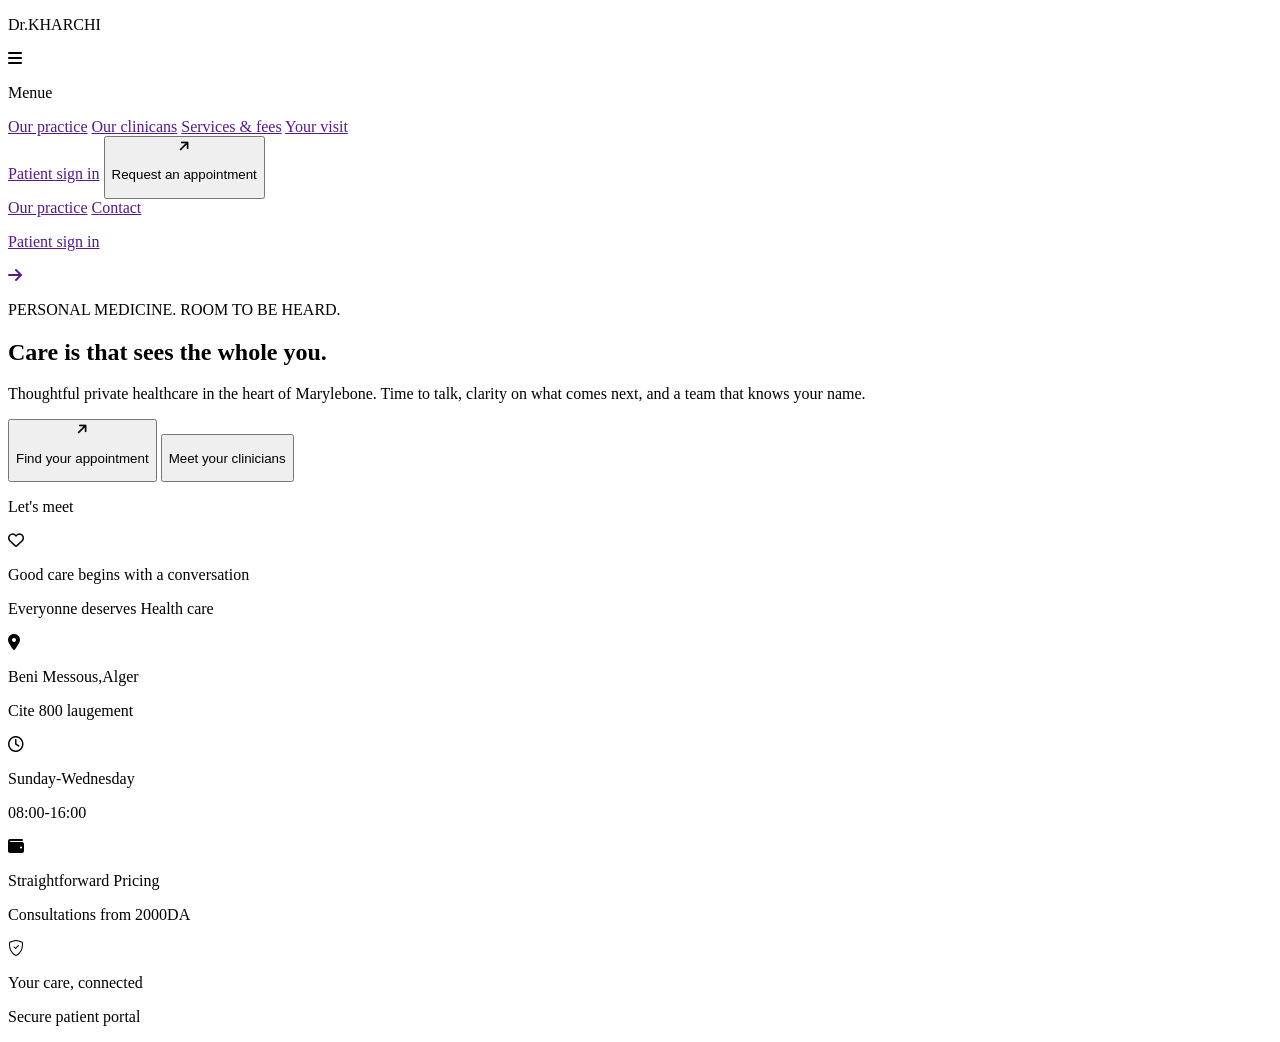
==== index.html @ 5d44a739 "Add root index.html" ====
<!DOCTYPE html>
<html lang="en">
<head>
    <meta charset="UTF-8">
    <meta name="viewport" content="width=device-width, initial-scale=1.0">
    <title>Document</title>
    <link rel="stylesheet" href="../Css/Home-Style.css">
    <link rel="stylesheet" href="https://cdnjs.cloudflare.com/ajax/libs/font-awesome/6.7.2/css/all.min.css">
<link rel="preconnect" href="https://fonts.googleapis.com">
<link rel="preconnect" href="https://fonts.gstatic.com" crossorigin>
<link href="https://fonts.googleapis.com/css2?family=Archivo+Black&family=Archivo:ital,wght@0,100..900;1,100..900&family=BBH+Bartle&family=Bebas+Neue&family=Bungee&family=Cabin:ital,wght@0,400..700;1,400..700&family=Gravitas+One&family=Great+Vibes&family=Herr+Von+Muellerhoff&family=Isometra&family=Lobster&family=Lora:ital,wght@0,400..700;1,400..700&family=Monoton&family=Orbitron:wght@400..900&family=Permanent+Marker&family=Playfair+Display:ital,wght@0,400..900;1,400..900&family=Poppins:ital,wght@0,400;0,500;0,600;0,700;1,400&family=Press+Start+2P&family=Roboto+Flex:opsz,wght,XOPQ,XTRA,YOPQ,YTDE,YTFI,YTLC,YTUC@8..144,100..1000,96,468,79,-203,738,514,712&family=Roboto:ital,wght@0,100..900;1,100..900&family=Rubik+Mono+One&family=Russo+One&family=SN+Pro:ital,wght@0,200..900;1,200..900&family=Sekuya&display=swap" rel="stylesheet">
<link rel="stylesheet"
href="https://cdn.jsdelivr.net/npm/bootstrap-icons@1.11.3/font/bootstrap-icons.min.css">
</head>


<body>

<header>
<div class="FirstPart-Of-Header">
<div class="Logo-And-ClinicNameDiv">

    <div class="Logo"></div>
       <p  class="ClinicName ">Dr.KHARCHI</p>

</div>

<!--Navigation  bar for  phones-->

<div class="Bars-Text-Div">
    <i class="fa-solid fa-bars" ></i>
    <p>Menue</p>
</div>


<!--Navigation  bar for  phones-->





<nav  class="NavigationBar">

    <a href="">Our practice</a>

    <a href="">Our clinicans</a>

    <a href="">Services & fees</a>

    <a href="">Your visit</a>

</nav>

<div class="HeaderButtonsDiv">

    <a class="SignIn-Link" href="">Patient sign in</a>
    <button class="GetAppointmentBtn">
        <i class="fa-solid fa-arrow-up" style="transform:rotate(45deg);"></i>
        <p>Request an appointment</p>
    </button>
</div>
</div>


<div class="LinksDiv">
    <div class="Line"></div>
<a href="">Our practice</a>

<a href="">Contact</a>

<a href="" class="SignIn-onsmallScreens">
    <p>Patient sign in</p>
    <i   class="fa-solid fa-arrow-right"></i>
</a>
</div>


</header>


<main>

<section class="Cta-Section">
<div class="Cta">
    <div class="Left-Cta">
        
        
            <div class="First-Part">
                 <p class="FirstText">PERSONAL MEDICINE. ROOM TO BE HEARD.</p>
            
                 <h1>Care is that sees  the whole you.</h1>

                 <p class="LastText">Thoughtful private healthcare in the heart of Marylebone. Time to talk, clarity on what comes next, and a team that knows your name.</p>

            </div>

            <div class="ButtonsIn-Cta">

                  <button class="FindAppointment-Btn">
                       <i class="fa-solid fa-arrow-up" style="transform:rotate(45deg);"></i>
                     <p>Find your  appointment</p>
                </button>
                  
                  <button class="MeetBtn">
                    <p>Meet  your clinicians</p>
                    <div class="ScrollingHover"></div>
                  </button>
                  <p class="LetsMeet">Let's meet</p>
                   

            </div>
           
                   
               <div class="Last-Part">

               </div>

    </div>
    
    <div class="Right-Cta">

         <div class="DoctorsPic">
            <div class="Div-Innnside-TheCtaPic">
                <div class="HeartSticker">
                    <i class="fa-regular fa-heart"></i>
                </div>
                <div class="TextInside-CtaPic">
                    <p class="Text1">Good care begins with a conversation</p>
                    <p class="Text2">Everyonne deserves Health care</p>
                </div>
            </div>
         </div>

    </div>

</div>

</section>

<div class="Practice-Essentials">

<div class="Location">
    <div class="StickerDiv">
        <i class="fa-solid fa-location-dot"></i>
      
    </div>

         <div class="TextDiv">
            <p>Beni Messous,Alger</p>
            <p>Cite 800 laugement</p>
         </div>

</div>

<div class="Working-Days">
 <div class="StickerDiv">
        <i class="fa-regular fa-clock"></i>
      
    </div>

         <div class="TextDiv">
            <p>Sunday-Wednesday</p>
            <p>08:00-16:00</p>
         </div>
</div>


<div class="Straight-Pricing">

<div class="StickerDiv">
             <i class="fa-solid fa-wallet"></i>
      
    </div>

         <div class="TextDiv">
            <p>Straightforward Pricing</p>
            <p>Consultations from 2000DA</p>
         </div>

</div>



<div class="LastDiv">

<div class="StickerDiv">
        <i class="bi bi-shield-check"></i>
      
    </div>

         <div class="TextDiv">
            <p>Your care, connected</p>
            <p>Secure patient portal</p>
         </div>




</div>


</div>

<section class="">

</section>


</main>




<footer>





</footer>
    
</body>






</html>
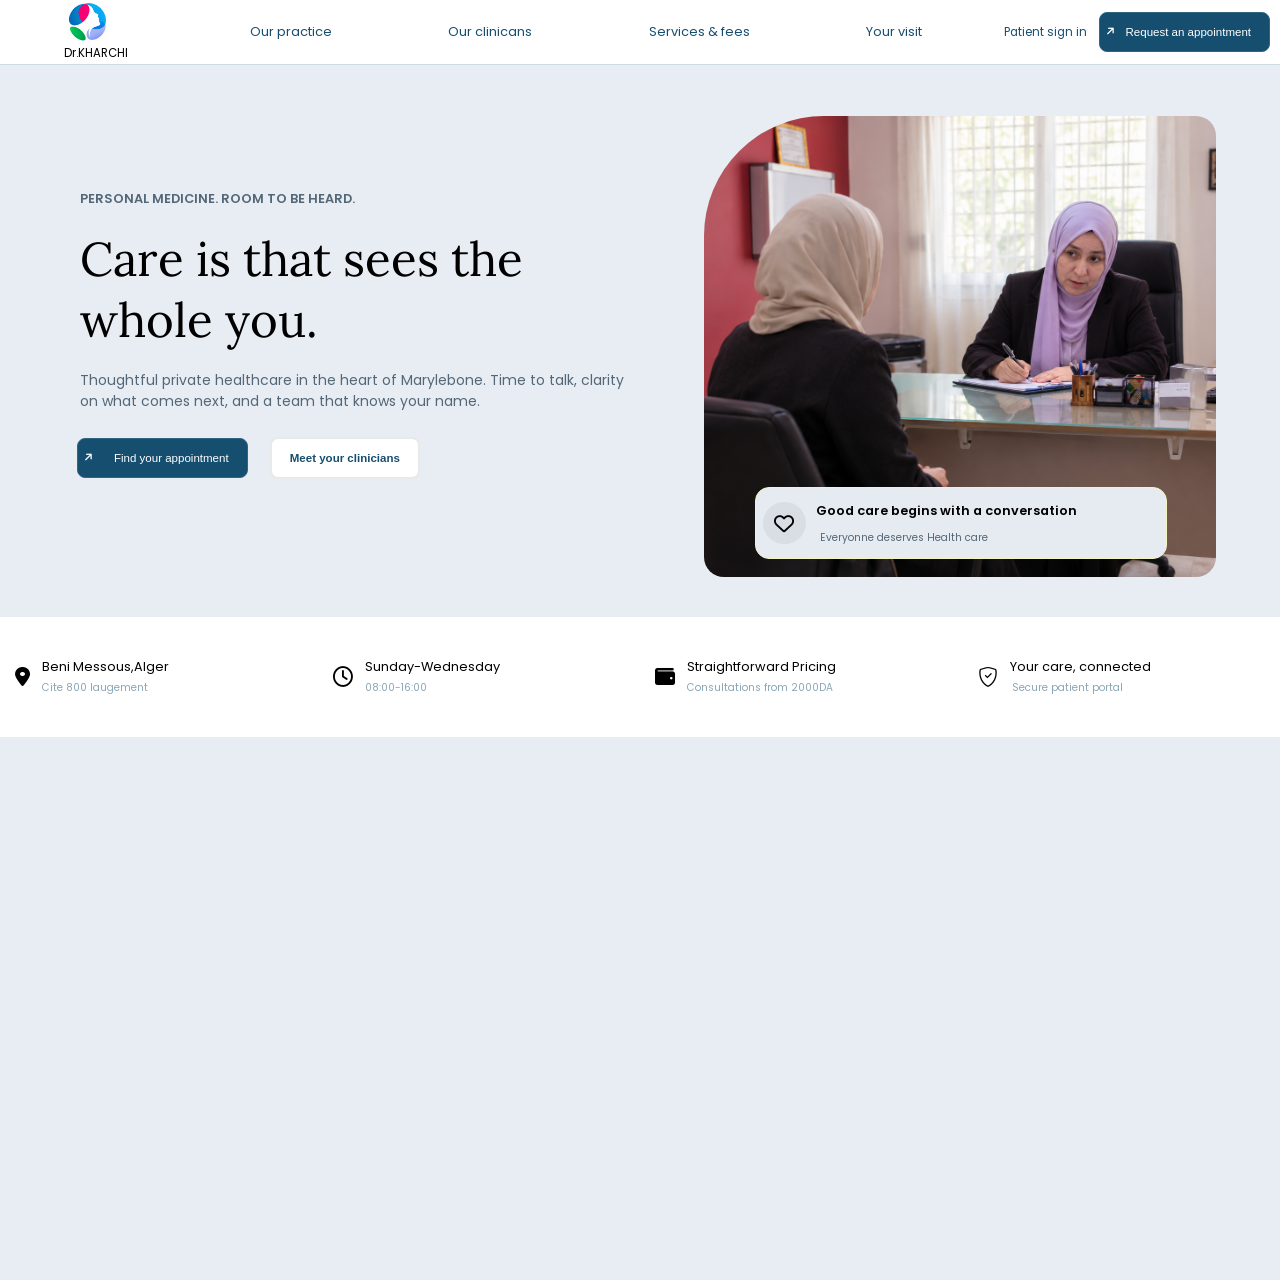
==== commit 8ff9b77c: "Add root index.html for GitHub Pages" ====
--- a/index.html
+++ b/index.html
@@ -6,7 +6,7 @@
     <meta charset="UTF-8">
     <meta name="viewport" content="width=device-width, initial-scale=1.0">
     <title>Document</title>
-    <link rel="stylesheet" href="../Css/Home-Style.css">
+    <link rel="stylesheet" href="Home/Css/Home-Style.css">
     <link rel="stylesheet" href="https://cdnjs.cloudflare.com/ajax/libs/font-awesome/6.7.2/css/all.min.css">
 <link rel="preconnect" href="https://fonts.googleapis.com">
 <link rel="preconnect" href="https://fonts.gstatic.com" crossorigin>
--- a/Home/Css/Home-Style.css
+++ b/Home/Css/Home-Style.css
@@ -0,0 +1,1306 @@
+
+
+html{
+    font-size:20px;
+    font-family: "Poppins",sans-serif;
+}
+
+
+:root{
+
+ --MainBackground-Color:#e8edf3;
+
+  --Header--BackgroundColor:white;
+
+  --Main-Links-Buttons:#164E70;
+
+     --SideGrey-Text-Color:#8AA6B7;
+}
+
+
+
+
+
+body{
+    display: flex;
+    flex-direction: column;
+    width: 100%;
+    min-height: 100vw;
+    margin:0;
+    background-color: var(--MainBackground-Color);
+    overflow-x: hidden;
+}
+
+header{
+display: flex;
+width: 100%;
+height: clamp(3rem,5vw,5rem);
+border-bottom:0.5px solid #2f66813c;
+background-color: var(--Header--BackgroundColor);
+}
+
+
+.LinksDiv{
+    display: none;
+   
+}
+
+
+.Bars-Text-Div{
+
+    display: none;
+   
+}
+
+
+
+.FirstPart-Of-Header{
+    display: flex;
+    width: 100vw;
+    height: 100%;
+    justify-content: space-between;
+    align-items: center;
+}
+
+
+
+
+
+.fa-solid.fa-bars{
+    display: none;
+}
+
+
+
+main{
+
+display: flex;
+flex-direction: column;
+width: 100%;
+
+}
+
+
+.Cta-Section{
+    display: flex;
+    width: 100%;
+
+    padding-bottom: 2rem;
+    overflow: hidden;
+    box-sizing: border-box;
+}
+
+
+
+
+.Logo-And-ClinicNameDiv{
+    
+    display: flex;
+    flex-direction: column;
+    width: clamp(7rem,15vw,10rem);
+    height: 100%;
+    justify-content: center;
+    align-items: center;
+
+}
+
+
+
+.NavigationBar{
+
+display: flex;
+flex: 1;
+height: 100%;
+min-width: 15rem;
+   justify-content: space-around;
+    align-items: center;
+}
+
+
+
+.NavigationBar a{
+    text-decoration: none;
+    color:var(--Main-Links-Buttons);
+    font-size: clamp(0.5rem,1vw,1rem);
+}
+
+
+
+
+
+.HeaderButtonsDiv{
+
+    display: flex;
+    width:clamp(15rem,21vw,25rem);
+    height: 100%;
+    align-items: center;
+     justify-content: flex-end;
+     padding-right: 0.5rem;
+     box-sizing: border-box;
+     gap: 0.6rem;
+     flex-grow: 0;
+}
+
+
+
+.GetAppointmentBtn{
+    display: flex;
+    width: fit-content;
+    height: fit-content;
+    align-items: center;
+    
+   
+    border-radius: 0.4rem;
+    border: 1px solid #2F6681;
+    background-color: #164E70;
+    cursor: pointer;
+}
+
+.GetAppointmentBtn:hover{
+background-color: #35586C;
+}
+
+
+.GetAppointmentBtn p{
+
+    font-size: clamp(0.45rem,0.9vw,0.8rem);
+    color: white;
+    margin: 0.6rem;
+
+}
+
+
+
+
+.GetAppointmentBtn i{
+
+   font-size: clamp(0.4rem,0.8vw,0.6rem);
+color: white;
+margin: 0;
+
+}
+
+
+
+
+.SignIn-Link{
+    text-decoration: none;
+    color: #164E70;
+       font-size: clamp(0.5rem,0.9vw,0.7rem);
+
+}
+
+
+
+
+.Logo{
+    background-image: url("/Photos/Logo.jpg");
+    background-size: contain;
+    background-repeat: no-repeat;
+    width: 30%;
+    height: 60%;
+}
+
+
+
+.ClinicName{
+    font-size:clamp(0.5rem,0.9vw,0.65rem);
+    margin: 0;
+    margin-top: 0.2rem;
+    text-align: center;
+}
+
+
+
+.Cta{
+    display: flex;
+    width: 100%;
+    flex-wrap: wrap;
+}
+
+
+.Left-Cta{
+    display: flex;
+    flex-direction: column;
+    flex: 1;
+    min-width: 21rem;
+    height: clamp(15rem,40vw,35rem);
+justify-content: center;
+padding-top: 4%;
+box-sizing: border-box;
+
+}
+
+
+.Right-Cta{
+    display: flex;
+    flex: 1;
+        min-width: 30rem;
+     justify-content: center;
+     align-items: end;
+    height: clamp(15rem,40vw,35rem);
+}
+
+
+.DoctorsPic{
+    position: relative;
+    background-image: url("/Photos/DoctorsPic.png");
+    background-size: cover;
+    background-position: center;
+    width: 80%;
+    height: 90%;
+    border-top-right-radius: 1rem;
+        border-top-left-radius: 6rem;
+
+        border-bottom-left-radius: 1rem;
+                border-bottom-right-radius: 1rem;
+         
+      }
+
+
+
+
+.Div-Innnside-TheCtaPic{
+    position: absolute;
+    display: flex;
+     width: 80%;
+     height: 15%;
+     bottom: 4%;
+     left: 10%;
+     border-radius: 0.7rem;
+     border: 1px solid rgb(244, 244, 192);
+     background-color: #e5ebf1;
+}
+
+
+
+
+.HeartSticker{
+    display: flex;
+    flex: 1;
+    max-width: 9%;
+    min-width: 2.5rem;
+    height: 100%;
+
+    justify-content: flex-end;
+    align-items: center;
+}
+
+.HeartSticker i{
+    padding-bottom: 0.5rem;
+      padding-top: 0.62rem;
+        padding-right: 0.6rem;
+          padding-left: 0.57rem;
+    border-radius: 1.5rem;
+    align-self: center;
+    height: fit-content;
+       
+
+    background-color:rgba(128, 128, 128, 0.131);
+}
+
+
+.TextInside-CtaPic{
+     display: flex;
+     flex-direction: column;
+    flex: 1;
+ justify-content: center;
+    padding-left: 0.5rem;
+    box-sizing: border-box;
+}
+
+
+
+.TextInside-CtaPic .Text1{
+font-size:clamp(0.6rem,1vw,0.8rem);
+margin-bottom: 0;
+font-weight: 600;
+}
+
+
+
+
+.TextInside-CtaPic .Text2{
+margin-top: 0.5rem;
+font-size:clamp(0.4rem,0.8vw,0.7rem);
+color: #536778;
+padding-left:0.2rem;
+box-sizing: border-box;
+}
+
+
+
+.First-Part{
+    display: flex;
+    flex-direction: column;
+    width: 100%;
+    height: fit-content;
+    flex-wrap: wrap;
+    padding-left: 4rem;
+    box-sizing: border-box;
+}
+
+
+
+
+.First-Part .FirstText{
+font-size:clamp(0.5rem,1vw,0.8rem);
+font-weight: 600;
+margin: 0;
+color: #536778;
+}
+
+
+
+.First-Part h1{
+
+font-size:clamp(2rem,3.7vw,4rem);
+font-weight: 400;
+  font-family: 'Lora', serif;
+  margin-top:1rem;
+  margin-bottom:1rem;
+}
+
+
+.First-Part .LastText{
+
+font-size:clamp(0.7rem,1vw,1rem);
+font-weight: 400;
+margin: 0;
+color: #536778;
+}
+
+
+
+
+
+
+.ButtonsIn-Cta{
+    display: flex;
+    width:70%;
+    height:20%;
+    align-items: center;
+    padding-left:clamp(3.8rem,6vw,4rem);
+    gap: 5%;
+}
+
+
+
+
+.FindAppointment-Btn{
+position: relative;
+     display: flex;
+    width: fit-content;
+    height: fit-content;
+    align-items: center;
+    gap: 0.5rem;
+    
+    border-radius: 0.4rem;
+    border: 1px solid #2F6681;
+    background-color: #164E70;
+    cursor: pointer;
+    transition: 0.5s ease;
+      will-change: transform;   
+      -webkit-font-smoothing: antialiased;       
+}
+
+
+.FindAppointment-Btn p{
+
+    font-size: clamp(0.4rem,0.9vw,0.8rem);
+    color: white;
+    margin: 0.6rem;
+}
+
+
+.FindAppointment-Btn:hover{
+background-color: #35586C;
+box-shadow: 0 1px 36px #35586c77;
+transform: translateY(-3px);
+}
+
+
+
+
+.FindAppointment-Btn i{
+
+   font-size: clamp(0.4rem,0.8vw,0.6rem);
+color: white;
+
+}
+
+
+
+.MeetBtn{
+    position: relative;
+     display: flex;
+    width: fit-content;
+    height: fit-content;
+    align-items: center;
+    gap: 0.5rem;
+    
+    border-radius: 0.4rem;
+    border:2px solid rgba(163, 161, 161, 0.236);
+        background-color:#fff;
+    cursor: pointer;
+      overflow: hidden;
+    box-sizing: border-box;
+}
+
+
+.MeetBtn p{
+    font-size: clamp(0.4rem,0.9vw,0.8rem);
+
+      color: var(--Main-Links-Buttons);
+      font-weight: 600;
+      margin: 0.6rem;
+      z-index: 1;
+}
+
+
+.ScrollingHover{
+    position: absolute;
+    background-color: #569ac5;
+    width: 100%;
+    height: 100%;
+     left: 0;
+transform: translateX(-101%);
+transition: 0.7s ease;
+z-index: 0;
+}
+
+.MeetBtn:hover .ScrollingHover{
+transform: translateX(0);
+
+}
+
+.MeetBtn:hover p{
+
+    color: #fff;
+
+}
+
+
+.LetsMeet{
+        position: absolute;
+        left: clamp(24rem,30vw,26rem);
+       font-size: clamp(0.4rem,0.7vw,0.7rem);
+       transform: translateY(20px);
+       padding-left: 1.3rem;
+         opacity: 0;
+        color: green;
+        transition: 0.6s  ease;
+        box-sizing: border-box;
+}
+
+
+.MeetBtn:hover ~  .LetsMeet{
+       transform: translateY(0);
+
+opacity: 1;
+
+}
+
+
+
+.Practice-Essentials{
+display: flex;
+width: 100%;
+justify-content: flex-end;
+
+flex-wrap: wrap;
+gap: 0.5rem;
+background-color: #fff;
+}
+
+
+
+
+.Practice-Essentials .Location,.Working-Days,.Straight-Pricing,.LastDiv{
+display: flex;
+  flex: 1;
+align-items: center;
+    min-width: 6rem;
+    max-width: 22rem;
+    height: clamp(5rem,13vw,6rem);
+
+
+}
+
+.Practice-Essentials p{
+    width: fit-content;
+}
+
+.Location .StickerDiv{
+display: flex;
+width: 10%;
+min-width: 2rem;
+height: 50%;
+align-items: center;
+justify-content: flex-end;
+padding-right: 0.5rem;
+
+box-sizing: border-box;
+}
+
+
+.Location .TextDiv{
+    display: flex;
+    flex-direction: column;
+    flex: 1;
+      
+     box-sizing: border-box;
+}
+
+.Location .TextDiv p{
+   
+   margin: 0.1rem;
+}
+
+
+.Location .TextDiv p:nth-child(1){
+   
+
+      font-size: clamp(0.6rem,1vw,1rem);
+}
+
+
+
+.Location .TextDiv p:nth-child(2){
+   
+     font-size: clamp(0.4rem,0.8vw,0.7rem);
+     color: var(--SideGrey-Text-Color);
+}
+
+
+
+
+
+
+.Working-Days .StickerDiv{
+display: flex;
+width: 10% !important;
+height: 50%;
+align-items: center;
+justify-content: flex-end;
+padding-right: 0.5rem;
+min-width: 2rem;
+box-sizing: border-box;
+}
+
+
+.Working-Days .TextDiv{
+    display: flex;
+    flex-direction: column;
+    flex: 1;
+
+     box-sizing: border-box;
+}
+
+.Working-Days  .TextDiv p{
+   
+   margin: 0.1rem;
+}
+
+
+.Working-Days  .TextDiv p:nth-child(1){
+
+      font-size: clamp(0.6rem,1vw,1rem);
+}
+
+
+
+.Working-Days  .TextDiv p:nth-child(2){
+   
+     font-size: clamp(0.4rem,0.8vw,0.7rem);
+          color: var(--SideGrey-Text-Color);
+
+}
+
+
+
+
+
+
+.Straight-Pricing .StickerDiv{
+display: flex;
+width: 10% !important;
+height: 50%;
+align-items: center;
+justify-content: flex-end;
+padding-right: 0.5rem;
+min-width: 2rem;
+box-sizing: border-box;
+}
+
+
+.Straight-Pricing .TextDiv{
+    display: flex;
+    flex-direction: column;
+    flex: 1;
+
+     box-sizing: border-box;
+}
+
+.Straight-Pricing  .TextDiv p{
+   
+   margin: 0.1rem;
+}
+
+
+.Straight-Pricing  .TextDiv p:nth-child(1){
+   
+      font-size: clamp(0.6rem,1vw,1rem);
+}
+
+
+
+.Straight-Pricing  .TextDiv p:nth-child(2){
+   
+     font-size: clamp(0.4rem,0.8vw,0.7rem);
+          color: var(--SideGrey-Text-Color);
+
+}
+
+
+
+
+
+
+
+
+.LastDiv .StickerDiv{
+display: flex;
+width: 10% !important;
+height: 50%;
+align-items: center;
+justify-content: flex-end;
+padding-right: 0.5rem;
+min-width: 2rem;
+box-sizing: border-box;
+}
+
+
+.LastDiv .TextDiv{
+    display: flex;
+    flex-direction: column;
+    flex: 1;
+
+     box-sizing: border-box;
+}
+
+.LastDiv .TextDiv p{
+   
+   margin: 0.1rem;
+}
+
+
+.LastDiv  .TextDiv p:nth-child(1){
+   
+      font-size: clamp(0.6rem,1vw,1rem);
+}
+
+
+
+.LastDiv  .TextDiv p:nth-child(2){
+   
+     font-size: clamp(0.4rem,0.8vw,0.7rem);
+          color: var(--SideGrey-Text-Color);
+    padding-left: 0.1rem;
+    box-sizing: border-box;
+}
+
+
+
+
+
+
+
+
+
+
+
+
+@media (max-width:1320px){
+
+    .LetsMeet{
+   
+        left: clamp(21.5rem,25vw,36rem);
+     
+}
+
+
+}
+
+@media (max-width:1135px){
+
+    .LetsMeet{
+   
+  left: clamp(20rem,25vw,26rem);     
+}
+
+
+.fa-solid.fa-bars{
+    display: none;
+}
+
+
+}
+
+
+
+
+@media (max-width:1020px){
+
+
+
+
+.DoctorsPic{
+  
+    width: 80%;
+    height: 100%;
+   
+         
+      }
+
+
+    .LetsMeet{
+   
+        left: clamp(22rem,29vw,29rem);
+     
+}
+
+.FirstText{
+    text-align: center;
+}
+
+.First-Part h1{
+    text-align: center;
+}
+
+.First-Part .LastText{
+   align-self: center;
+   text-align: center;
+    width: 50%;
+}
+
+
+.First-Part{
+    padding-left: 0;
+}
+
+
+
+
+.ButtonsIn-Cta{
+
+width: 100%;
+justify-content: center;
+padding-left: 0.5rem;
+}
+
+.FindAppointment-Btn,.MeetBtn{
+    border-radius: 1rem;
+ 
+}
+
+.FindAppointment-Btn{
+        background-color: #164E70;
+
+}
+
+
+.MeetBtn  p{
+    margin-left: 1.4rem;
+      margin-right: 1.4rem;
+         margin-top: 0.65rem;
+      margin-bottom: 0.65rem;
+}
+
+
+.LetsMeet{
+    display: none;
+}
+
+
+.Left-Cta{
+     height: clamp(15rem,30vw,30rem);
+      padding-left: 0;
+    gap: 0.5rem;
+}
+
+
+.fa-solid.fa-bars{
+    display: none;
+}
+
+
+
+.Div-Innnside-TheCtaPic{
+     width: 60%;
+     height: 20%;
+     bottom: 4%;
+     left: 22%;
+}
+
+
+
+
+}
+
+
+
+
+@media (max-width:816px){
+
+.NavigationBar{
+ display: none;
+}
+
+
+header{
+    flex-direction: column;
+    justify-content: space-between;
+    min-height: 7rem;
+    align-items: flex-start;
+    flex-shrink: 1;
+}
+
+
+
+
+.FirstPart-Of-Header{
+    display: flex;
+    width: 100vw;
+    height: 50%;
+    justify-content: space-between;
+    align-items: center;
+}
+
+
+
+
+.Logo-And-ClinicNameDiv{
+    
+   
+    gap: 0;
+    width: clamp(4rem,15vw,10rem);
+    height: 80%;
+    align-items: center;
+box-sizing: border-box;
+}
+
+
+
+
+.Logo{
+
+    width: 2rem;
+    height: 80%;
+}
+
+
+
+.Logo-And-ClinicNameDiv p{
+    
+     margin-top: 0rem;
+     line-height: 0.3rem;
+    text-align: center;
+    
+
+}
+
+
+.Line{
+    position: absolute;
+
+   top: 0.4rem;
+    width: 50%;
+    height: 1px;
+    background-color: rgba(0, 0, 0, 0.144);
+}
+
+
+
+
+
+.LinksDiv{
+    position: relative;
+    display: flex;
+    width: 100%;
+    flex: 1;
+    align-items: center;
+    justify-content: space-evenly;
+
+}
+
+
+.LinksDiv a{
+    text-decoration: none;
+    color:var(--Main-Links-Buttons);
+    font-size: medium;
+}
+
+
+
+.SignIn-onsmallScreens{
+    display: flex;
+    align-items: center;
+    gap: 0.5rem;
+     
+}
+
+
+.Div-Innnside-TheCtaPic{
+
+     width: 60%;
+     height: 20%;
+     bottom: 4%;
+     left: 22%;
+
+}
+
+
+.TextInside-CtaPic .Text1{
+    font-size:clamp(0.5rem,1vw,0.8rem);
+}
+
+
+
+.TextInside-CtaPic .Text2{
+margin-top: 0.26rem;
+
+}
+
+
+
+.HeaderButtonsDiv{
+    display: none;
+}
+
+
+
+.Bars-Text-Div{
+
+    display: flex;
+    width: fit-content;
+    height: fit-content;
+    align-items: center;
+    gap: 0.5rem;
+    padding-right: 1rem;
+    box-sizing: border-box;
+}
+
+
+.Bars-Text-Div p{
+
+   font-size: medium;
+}
+
+
+
+
+.fa-solid.fa-bars{
+    display: flex;
+    
+
+    font-size:clamp(1rem,4vw,3rem);
+ 
+    padding: 0.3rem;
+    border-radius: 0.4rem;
+    cursor: pointer;
+    transition: 0.3s ease;
+    border: 1px solid transparent;
+}
+
+
+.fa-solid.fa-bars:hover{
+    border-color: rgb(5, 143, 241);
+    background-color: rgba(0, 0, 255, 0.098);
+}
+
+
+
+.DoctorsPic{
+    width: 90%;
+    height: 100%;
+
+}
+
+.Right-Cta{
+     height: clamp(18rem,40vw,35rem);
+
+}
+
+
+}
+
+
+
+@media (max-width:695px){
+
+    .First-Part h1{
+        font-size:clamp(1.6rem,2vw,2rem);
+        
+    }
+
+}
+
+
+
+
+
+@media (max-width:600px){
+
+
+.LinksDiv a{
+    text-decoration: none;
+    color:var(--Main-Links-Buttons);
+    font-size: small;
+}
+
+
+
+
+.Left-Cta{
+ flex: 1;
+ min-width: 15rem;
+ height:fit-content;
+}
+
+
+
+.FirstText{
+    text-align: start;
+    padding-top: 1rem;
+        margin-bottom: 0;
+   box-sizing: border-box;
+   
+}
+
+.First-Part h1{
+    text-align: start;
+    margin-top: 0rem;
+    margin-bottom: 0.4rem;
+      font-size:xx-large;
+      
+       width: 89%;
+
+}
+
+.First-Part .LastText{
+   align-self: flex-start;
+   text-align: start;
+    width: 75%;
+    min-width: 12rem;
+font-size:small;
+}
+
+.Cta{
+    gap: 0.9rem;
+}
+
+
+.First-Part{
+    padding-left: 0.8rem;
+}
+
+
+.ButtonsIn-Cta{
+    flex-direction: column;
+    width: 100%;
+    align-items: center;
+    height: fit-content;
+    gap: 0.7rem;
+
+
+    box-sizing: border-box;
+}
+
+ .FindAppointment-Btn{
+    position: relative;
+    justify-content: center;
+    border-radius: 0.3rem;
+    width: 90%;
+    gap: 0;
+    
+}
+
+
+
+.MeetBtn{
+        width: 91%;
+      justify-content: center;
+    border-radius: 0.37rem;
+}
+
+
+
+
+ .FindAppointment-Btn p{
+
+font-size:medium;
+    border-radius: 0.3rem;
+    width: 90%;
+    margin-left: 0;
+    
+}
+
+
+ .FindAppointment-Btn i{
+   position: absolute;
+font-size:medium;
+right:3rem;
+   
+}
+
+
+
+
+ .MeetBtn p{
+ margin: 0.6rem;
+    border-radius: 0.37rem;
+    font-size:medium;
+
+}
+
+
+
+.Right-Cta{
+  
+    flex: 1;
+        min-width: 15rem;
+    height: clamp(18rem,40vw,35rem);
+    align-items: flex-start;
+
+}
+
+
+.DoctorsPic{
+    width: 95vw;
+    height: 100%;
+ 
+
+}
+
+
+.Div-Innnside-TheCtaPic div:has(i){
+display: none;
+}
+
+
+.Div-Innnside-TheCtaPic{
+border-radius: 0.4rem;
+width: 70%;
+height: fit-content;
+left: 16%;
+
+}
+
+
+.TextInside-CtaPic .Text1{
+font-size:2.5vw;
+}
+
+.TextInside-CtaPic .Text2{
+    font-size: 2.4vw;
+    padding-left: 0;
+}
+
+
+}
+
+
+
+@media (max-width:772px){
+
+    
+.DoctorsPic{
+  
+    border-top-right-radius: 0.8rem;
+        border-top-left-radius: 4rem;
+
+        border-bottom-left-radius: 0.8rem;
+                border-bottom-right-radius: 0.8rem;
+
+}
+
+.Bars-Text-Div p{
+
+ font-size:small;
+}
+
+
+.Practice-Essentials div{
+ justify-content: center;
+}
+
+
+
+.Practice-Essentials div{
+
+min-width: 26rem;
+
+    
+}
+
+
+   .Practice-Essentials {
+
+flex-direction: column;
+align-items: center;
+gap: 1.5rem;
+padding-top: 0.5rem;
+padding-left: 0.5rem;
+box-sizing: border-box;
+}
+
+
+
+    .Practice-Essentials div{
+
+ justify-content: flex-start;
+min-width:0;
+width:80%;
+
+}
+
+
+.Location,.Working-Days,.Straight-Pricing,.LastDiv{
+background-color: #164d700c;
+border-radius: 0.5rem;
+padding: 0.2rem;
+
+}
+
+
+}
+
+
+
+
+
+@media (max-width:460px){
+
+
+   .Practice-Essentials {
+
+gap: 0.7rem;
+align-items: flex-start;
+
+}
+
+
+
+
+
+.Location,.Working-Days,.Straight-Pricing,.LastDiv{
+background-color: transparent;
+align-items: flex-start;
+}
+}
+
+
+
+
+
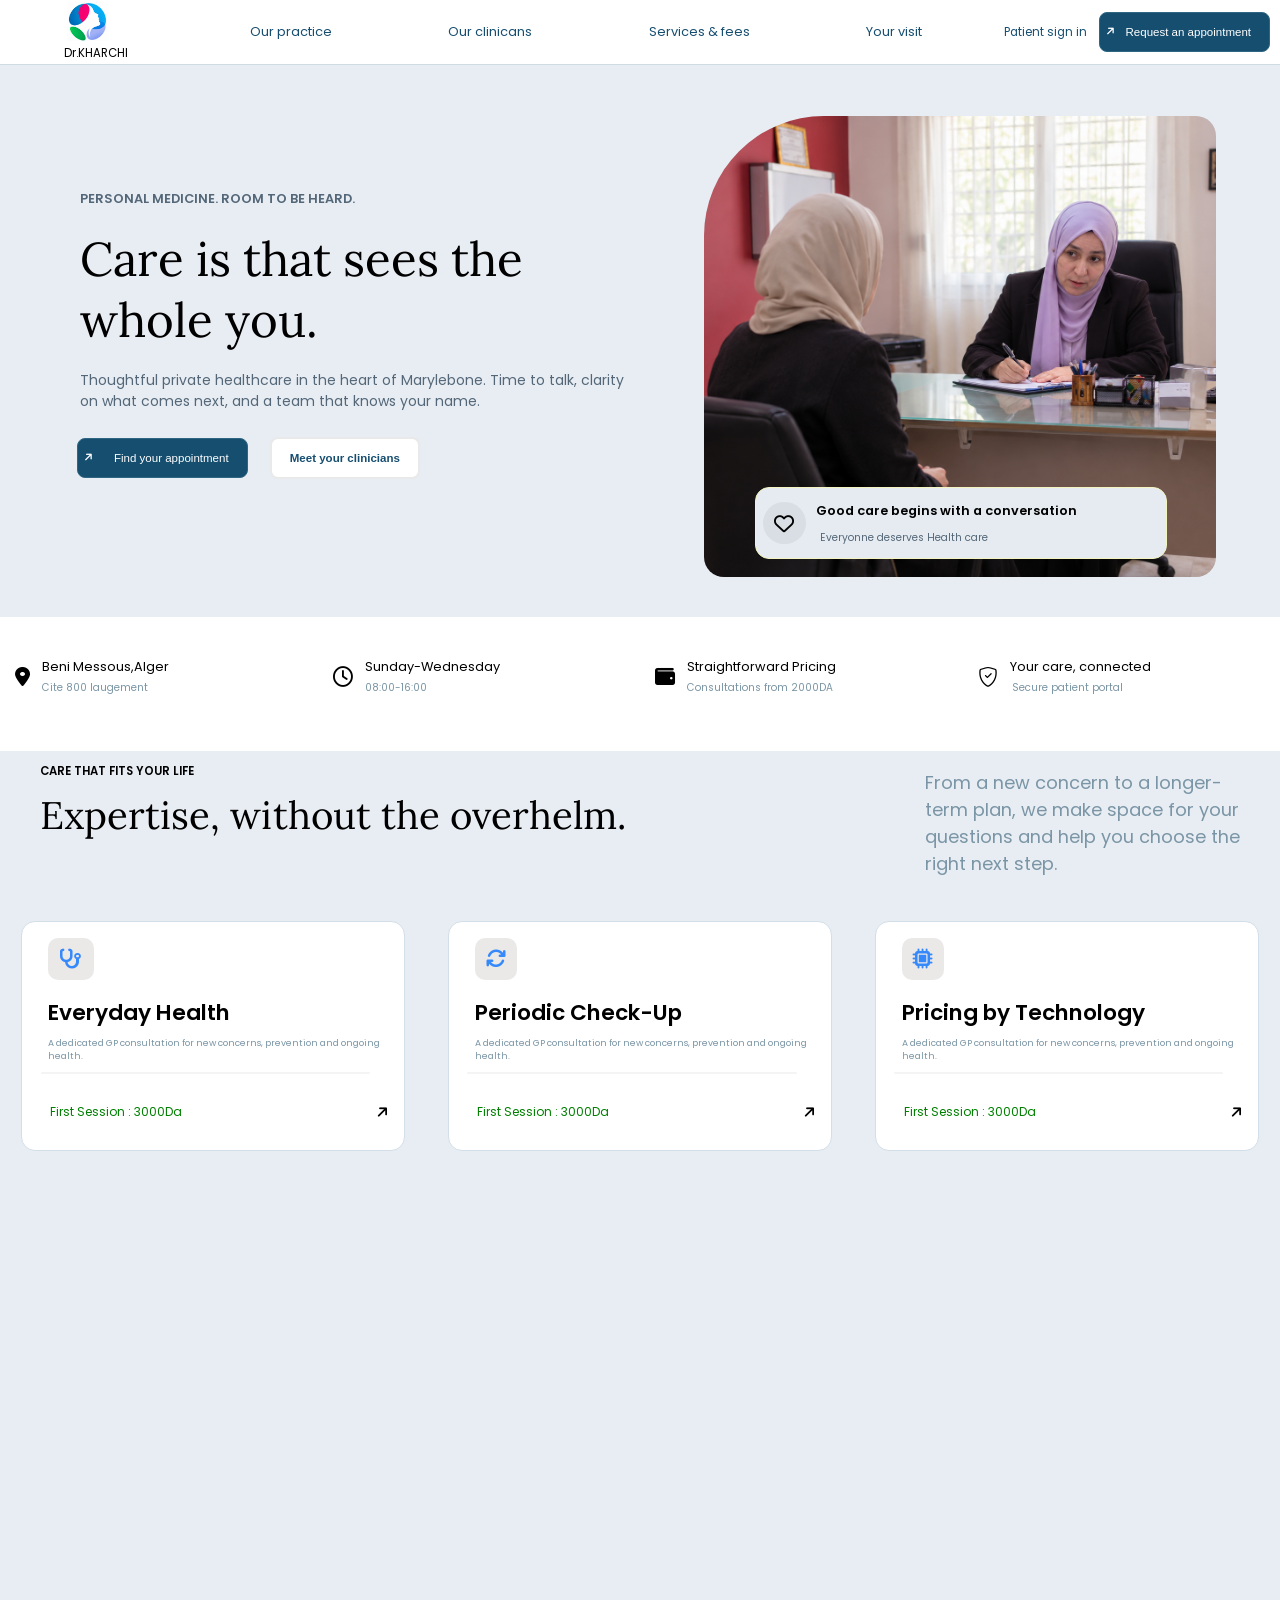
==== commit 598ab2e2: "Update clinic website design" ====
--- a/index.html
+++ b/index.html
@@ -7,14 +7,13 @@
     <meta name="viewport" content="width=device-width, initial-scale=1.0">
     <title>Document</title>
     <link rel="stylesheet" href="Home/Css/Home-Style.css">
-    <link rel="stylesheet" href="https://cdnjs.cloudflare.com/ajax/libs/font-awesome/6.7.2/css/all.min.css">
-<link rel="preconnect" href="https://fonts.googleapis.com">
+    <link rel="stylesheet" href="https://cdnjs.cloudflare.com/ajax/libs/font-awesome/6.7.2/css/all.min.css" crossorigin>
+<link rel="preconnect" href="https://fonts.googleapis.com" crossorigin>
 <link rel="preconnect" href="https://fonts.gstatic.com" crossorigin>
-<link href="https://fonts.googleapis.com/css2?family=Archivo+Black&family=Archivo:ital,wght@0,100..900;1,100..900&family=BBH+Bartle&family=Bebas+Neue&family=Bungee&family=Cabin:ital,wght@0,400..700;1,400..700&family=Gravitas+One&family=Great+Vibes&family=Herr+Von+Muellerhoff&family=Isometra&family=Lobster&family=Lora:ital,wght@0,400..700;1,400..700&family=Monoton&family=Orbitron:wght@400..900&family=Permanent+Marker&family=Playfair+Display:ital,wght@0,400..900;1,400..900&family=Poppins:ital,wght@0,400;0,500;0,600;0,700;1,400&family=Press+Start+2P&family=Roboto+Flex:opsz,wght,XOPQ,XTRA,YOPQ,YTDE,YTFI,YTLC,YTUC@8..144,100..1000,96,468,79,-203,738,514,712&family=Roboto:ital,wght@0,100..900;1,100..900&family=Rubik+Mono+One&family=Russo+One&family=SN+Pro:ital,wght@0,200..900;1,200..900&family=Sekuya&display=swap" rel="stylesheet">
-<link rel="stylesheet"
-href="https://cdn.jsdelivr.net/npm/bootstrap-icons@1.11.3/font/bootstrap-icons.min.css">
+<link href="https://fonts.googleapis.com/css2?family=Archivo+Black&family=Archivo:ital,wght@0,100..900;1,100..900&family=BBH+Bartle&family=Bebas+Neue&family=Bungee&family=Cabin:ital,wght@0,400..700;1,400..700&family=Gravitas+One&family=Great+Vibes&family=Herr+Von+Muellerhoff&family=Isometra&family=Lobster&family=Lora:ital,wght@0,400..700;1,400..700&family=Monoton&family=Orbitron:wght@400..900&family=Permanent+Marker&family=Playfair+Display:ital,wght@0,400..900;1,400..900&family=Poppins:ital,wght@0,400;0,500;0,600;0,700;1,400&family=Press+Start+2P&family=Roboto+Flex:opsz,wght,XOPQ,XTRA,YOPQ,YTDE,YTFI,YTLC,YTUC@8..144,100..1000,96,468,79,-203,738,514,712&family=Roboto:ital,wght@0,100..900;1,100..900&family=Rubik+Mono+One&family=Russo+One&family=SN+Pro:ital,wght@0,200..900;1,200..900&family=Sekuya&display=swap" rel="stylesheet" crossorigin>
+<link rel="stylesheet"  href="https://cdn.jsdelivr.net/npm/bootstrap-icons@1.11.3/font/bootstrap-icons.min.css" crossorigin>
+
 </head>
-
 
 <body>
 
@@ -203,7 +202,103 @@
 
 </div>
 
-<section class="">
+<section class="Services-and-clinicians">
+
+
+   <div class="Prices-AND-TechnologiesDiv">
+          
+        <div class="FirstDiv">
+               <div class="TextsDiv">
+                      <div class="TextDiv1">
+                           <p>CARE THAT FITS YOUR LIFE</p>
+                            <p>Expertise, without the overhelm.</p>
+                       </div>
+
+                   <div class="TextDiv2">
+                       <p>From a new concern to a longer-term plan, we make space for your questions and help you choose the right next step.</p>
+                   </div>
+
+               </div>
+           
+
+             <div class="Pricing-TechnologiesCarousel">
+
+                <div class="pricing">
+                       <div class="Everyday-HealthCard">
+
+                        <div class="StickerDiv">
+                            <i class="fa-solid fa-stethoscope"></i>
+                        </div>
+
+                        <div class="First-TeextsDiv">
+                            <p>Everyday Health</p>
+                            <p>A dedicated GP consultation for new concerns, prevention and ongoing health.</p>
+                        </div>
+
+                        <div class="Teexts-and-btn">
+                            <div class="Line2"></div>
+                            <div class="Text-Arrow">
+                                 <p class="SessionPrice">First Session : 3000Da</p>
+                                 <i class="fa-solid fa-arrow-up" style="transform:rotate(45deg);"></i>
+                            </div>
+                        
+                        </div>
+
+                       </div>
+
+                       <div class="Health-Reviews">
+                          <div class="StickerDiv">
+                            <i class="fa-solid fa-arrows-rotate"></i>
+                        </div>
+
+                        <div class="First-TeextsDiv">
+                            <p>Periodic Check-Up</p>
+                            <p>A dedicated GP consultation for new concerns, prevention and ongoing health.</p>
+                        </div>
+
+                        <div class="Teexts-and-btn">
+                            <div class="Line2"></div>
+                            <div class="Text-Arrow">
+                                 <p class="SessionPrice">First Session : 3000Da</p>
+                                 <i class="fa-solid fa-arrow-up" style="transform:rotate(45deg);"></i>
+                            </div>
+                        
+                        </div>
+
+                       </div>
+
+                       <div class="TecknologiesDiv">
+                         <div class="StickerDiv">
+                            <i class="fa-solid fa-microchip"></i>
+                        </div>
+
+                        <div class="First-TeextsDiv">
+                            <p>Pricing by Technology</p>
+                            <p>A dedicated GP consultation for new concerns, prevention and ongoing health.</p>
+                        </div>
+
+                        <div class="Teexts-and-btn">
+                            <div class="Line2"></div>
+                            <div class="Text-Arrow">
+                                 <p class="SessionPrice">First Session : 3000Da</p>
+                                 <i class="fa-solid fa-arrow-up" style="transform:rotate(45deg);"></i>
+                            </div>
+                        
+                        </div>
+
+                       </div>
+                </div>
+                <div class="Technologies"></div>
+             </div>
+
+        </div>
+
+        <div class="MiddleDiv"></div>
+
+         <div class="LastDiv"></div>
+
+   </div>
+
 
 </section>
 
--- a/Home/Css/Home-Style.css
+++ b/Home/Css/Home-Style.css
@@ -14,7 +14,9 @@
 
   --Main-Links-Buttons:#164E70;
 
-     --SideGrey-Text-Color:#8AA6B7;
+     --SideGrey-Text-Color:#7a95a5;
+
+     --CardsTittles:clamp(0.8rem,1.7vw,1.3rem);
 }
 
 
@@ -194,7 +196,7 @@
 
 
 .Logo{
-    background-image: url("/Photos/Logo.jpg");
+    background-image: url("../../Photos/Logo.jpg");
     background-size: contain;
     background-repeat: no-repeat;
     width: 30%;
@@ -244,7 +246,7 @@
 
 .DoctorsPic{
     position: relative;
-    background-image: url("/Photos/DoctorsPic.png");
+    background-image: url("../../Photos/DoctorsPic.png");
     background-size: cover;
     background-position: center;
     width: 80%;
@@ -511,6 +513,8 @@
 flex-wrap: wrap;
 gap: 0.5rem;
 background-color: #fff;
+padding-bottom: 0.7rem;
+box-sizing: border-box;
 }
 
 
@@ -717,6 +721,296 @@
 
 
 
+.Services-and-clinicians{
+
+display: flex;
+flex-direction: column;
+width: 100%;
+min-height: 100vh;
+}
+
+
+.Prices-AND-TechnologiesDiv{
+    display: flex;
+    flex-direction: column;
+    width: 100%;
+    height:fit-content;
+   
+}
+
+
+
+.Prices-AND-TechnologiesDiv .FirstDiv{
+
+    display: flex;
+    flex-direction: column;
+    width: 100%;
+       height: fit-content;
+       
+
+}
+
+
+.TextsDiv{
+    display: flex;
+    width: 100%;
+    height: fit-content;
+    padding-bottom: 0.8rem;
+}
+
+
+
+.Prices-AND-TechnologiesDiv .FirstDiv  .TextDiv1{
+
+    display: flex;
+    flex-direction: column;
+     width: 70%;
+     height: fit-content;
+    padding-left: 2rem;
+    box-sizing: border-box;
+flex-wrap: wrap;
+}
+
+
+.Prices-AND-TechnologiesDiv .FirstDiv  .TextDiv1 p:nth-child(1){
+
+    font-size: clamp(0.5rem,0.9vw,0.9rem);
+    font-weight: 600;
+    margin-bottom: 0;
+}
+
+.Prices-AND-TechnologiesDiv .FirstDiv  .TextDiv1 p:nth-child(2){
+
+   font-size: clamp(1.2rem,3vw,2.5rem);
+ font-family: 'Lora', serif ;
+    margin-top: 0.5rem;
+      margin-bottom: 0;
+}
+
+
+
+
+
+
+.Prices-AND-TechnologiesDiv .FirstDiv  .TextDiv2{
+
+    display: flex;
+   
+     width: 30%;
+    flex: 1;
+     
+     justify-content: center;
+    align-items: center;
+
+}
+
+
+
+
+
+.Prices-AND-TechnologiesDiv .FirstDiv  .TextDiv2 p{
+
+    width: 85%;
+    font-size: clamp(0.68rem,1.4vw,0.9rem);
+    color: var(--SideGrey-Text-Color);
+
+}
+
+
+.Pricing-TechnologiesCarousel{
+
+display: flex;
+width: 100%;
+height: fit-content;
+overflow: hidden;
+flex-wrap: wrap;
+}
+
+
+
+
+.pricing{
+
+    display: flex;
+    width:100%;
+    height: fit-content;
+      padding-top:0.5rem;
+            padding-bottom:0.5rem;
+flex-wrap: wrap;
+
+    justify-content: space-around;
+}
+
+
+.Everyday-HealthCard,.Health-Reviews,.TecknologiesDiv{
+    display: flex;
+    flex-direction: column;
+    width: clamp(10rem,30vw,27rem);
+    height:clamp(10rem,18vw,13rem);
+    overflow: hidden;
+    border-radius: 0.7rem;
+    box-sizing: border-box;
+    background-color: #fff;
+     border: 1px solid #d2dee8;
+    flex-shrink: 0;
+       
+}
+
+
+.Everyday-HealthCard .StickerDiv{
+    display: flex;
+    width: 100%;
+     height: fit-content ;
+   padding-left:0.5rem;
+   box-sizing: border-box;
+}
+
+.Health-Reviews .StickerDiv{
+    display: flex;
+    width: 100%;
+     height: fit-content ;
+   padding-left:0.5rem;
+   box-sizing: border-box;
+}
+
+.TecknologiesDiv .StickerDiv{
+    display: flex;
+    width: 100%;
+     height: fit-content ;
+   padding-left:0.5rem;
+   box-sizing: border-box;
+}
+
+
+
+
+
+.fa-solid.fa-stethoscope,.fa-solid.fa-microchip,.fa-solid.fa-arrows-rotate{
+    
+    background-color: rgba(211, 205, 205, 0.454);
+   padding: 3%;
+   height: fit-content;
+   width: fit-content;
+   border-radius: 0.5rem;
+    margin: 0.8rem;
+    color: rgba(0, 110, 255, 0.777);
+    
+}
+
+
+
+.First-TeextsDiv{
+    display: flex;
+    flex-direction: column;
+    width: 100%;
+    height: fit-content;
+padding-left: 1.3rem;
+box-sizing: border-box;
+}
+
+
+
+.First-TeextsDiv  p:nth-child(1){
+    
+    font-size: var(--CardsTittles);
+    font-weight: 600;
+    margin-bottom: 0;
+        margin-top: 0;
+
+}
+
+
+
+.First-TeextsDiv  p:nth-child(2){
+    
+    font-size: clamp(0.45rem,0.7vw,0.9rem);
+      color: var(--SideGrey-Text-Color);
+    margin-top: 0.4rem;
+    width: 95%;
+}
+
+
+
+.Teexts-and-btn{
+    display: flex;
+    flex-direction: column;
+    flex: 1;
+    align-items: center;
+    justify-content: space-around;
+      padding-right: 0.8rem;
+      box-sizing: border-box;
+}
+
+
+.Teexts-and-btn .Line2{
+    width:90%;
+    height: 2px;
+    margin: 0;
+    border-radius: 2rem;
+    background-color:rgba(128, 128, 128, 0.085);
+}
+
+
+.SessionPrice{
+    font-size: clamp(0.4rem,0.8vw,0.8rem);
+}
+
+
+
+
+.Text-Arrow{
+display: flex;
+width: 100%;
+flex: 1;
+align-items: center;
+justify-content: space-between;
+padding-left:1.1rem;
+
+box-sizing: border-box;
+}
+
+
+.Text-Arrow i{
+
+
+height: fit-content;
+width: fit-content;
+
+font-size:clamp(0.7rem,1vw,1rem);
+cursor: pointer;
+}
+
+
+
+
+.Text-Arrow:has(.fa-solid.fa-arrow-up:hover) .SessionPrice{
+
+background-color: green !important;
+color: #fff;
+
+}
+
+
+
+.Text-Arrow p{
+
+
+font-size: clamp(0.6rem,0.8vw,0.9rem);
+color: green;
+padding: 0.3rem;
+border-radius: 0.5rem;
+transition: 0.5s ease;
+
+
+}
+
+
+
+
+
+
+
+
 
 
 
@@ -1044,6 +1338,41 @@
         
     }
 
+    .pricing{
+        flex-direction: column;
+        align-items: center;
+        gap: 0.5rem;
+    }
+
+    .Everyday-HealthCard,.Health-Reviews,.TecknologiesDiv{
+      width:80vw;
+    height:clamp(12rem,20vw,20rem);
+   
+}
+
+
+
+
+.First-TeextsDiv  p:nth-child(1){
+    
+    font-size: 1rem;
+    font-weight: 600;
+    margin-bottom: 0;
+        margin-top: 0;
+
+}
+
+
+
+.First-TeextsDiv  p:nth-child(2){
+    
+    font-size: 0.75rem;
+      color: var(--SideGrey-Text-Color);
+    margin-top: 0.4rem;
+    width: 95%;
+}
+
+
 }
 
 
@@ -1274,6 +1603,39 @@
 }
 
 
+
+
+
+.Prices-AND-TechnologiesDiv .FirstDiv{
+
+   flex-direction: column;
+   align-items: center;
+
+}
+
+
+.Prices-AND-TechnologiesDiv .FirstDiv .TextDiv1{
+text-align: center;
+width: 80%;
+padding: 0;
+}
+
+
+
+
+
+
+.Prices-AND-TechnologiesDiv .FirstDiv .TextDiv2{
+
+   width: 80%;
+   text-align: center;
+
+}
+
+
+
+
+
 }
 
 
@@ -1298,9 +1660,90 @@
 background-color: transparent;
 align-items: flex-start;
 }
-}
-
-
-
-
-
+
+
+
+
+
+.Prices-AND-TechnologiesDiv .FirstDiv{
+
+   flex-direction: column;
+   align-items: flex-start;
+  
+   box-sizing: border-box;
+padding-top: 0.8rem;
+
+}
+
+
+
+
+
+.Prices-AND-TechnologiesDiv .FirstDiv .TextDiv1{
+text-align: start;
+width: 80%;
+
+ padding-left: 0.9rem;
+}
+
+
+
+.Prices-AND-TechnologiesDiv .FirstDiv .TextDiv1 p:nth-child(2){
+
+margin-bottom: 0.3rem;
+margin-top: 0.8rem;
+ 
+}
+
+
+
+
+.Prices-AND-TechnologiesDiv .FirstDiv .TextDiv2{
+
+   width: 80%;
+   text-align: start;
+ padding-left: 0.9rem;
+  justify-content: flex-start;
+
+}
+
+
+
+.Everyday-HealthCard,.Health-Reviews,.TecknologiesDiv{
+  
+  
+    height:clamp(10rem,20vw,14rem);
+  
+}
+
+
+
+
+
+.First-TeextsDiv  p:nth-child(1){
+    
+    font-size: 0.8rem;
+    font-weight: 600;
+    margin-bottom: 0;
+        margin-top: 0;
+
+}
+
+
+
+.First-TeextsDiv  p:nth-child(2){
+    
+    font-size: 0.5rem;
+      color: var(--SideGrey-Text-Color);
+    margin-top: 0.4rem;
+    width: 95%;
+}
+
+
+
+}
+
+
+
+
+
